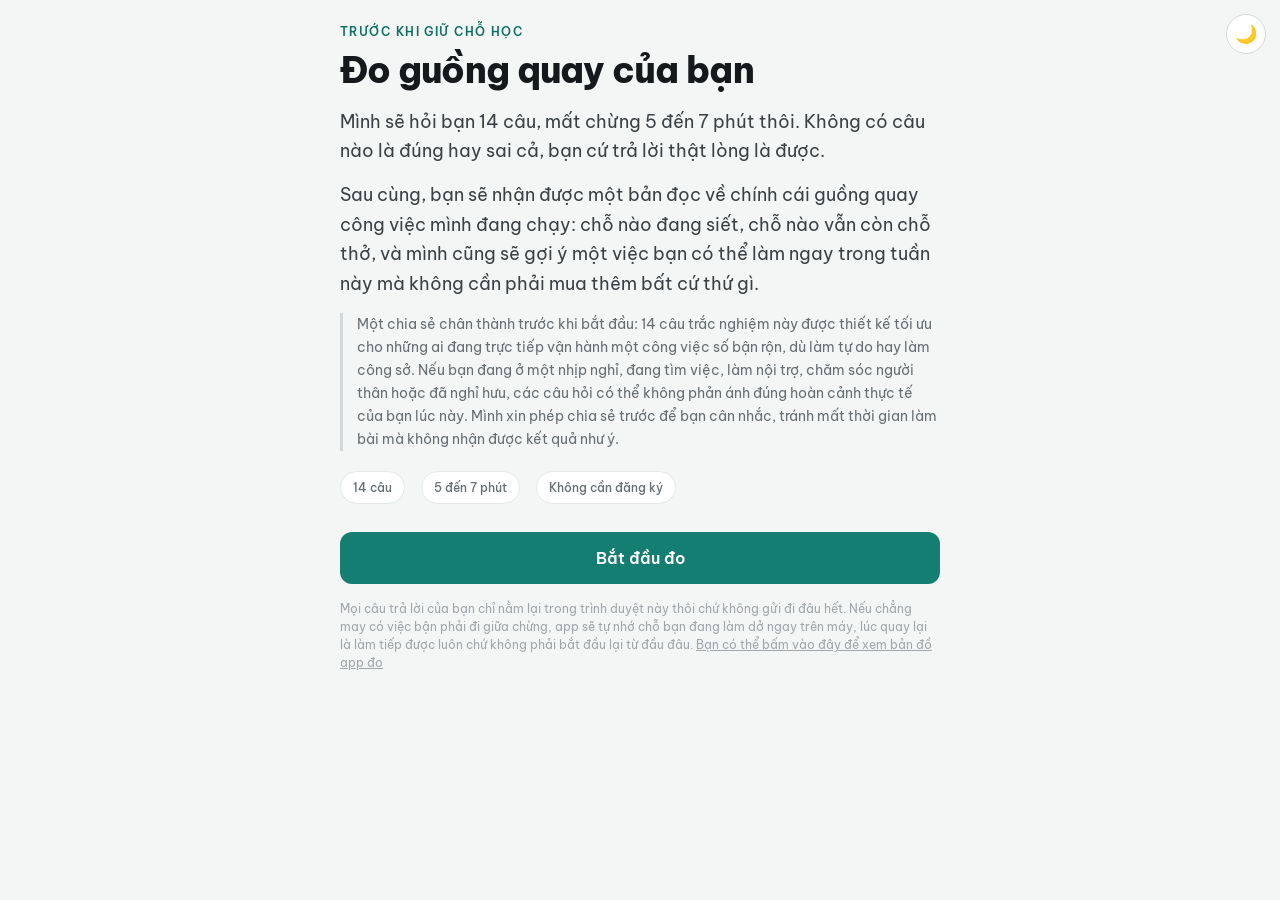
==== do-guong-quay/index.html @ a15c38fc "V6: vong what-for hoi tu, Gemini giu nguyen toan bo, va lai doorC_note truot sang tieng Anh Co-Autho" ====
<!doctype html>
<html lang="vi">
<head>
<meta charset="UTF-8" />
<meta name="viewport" content="width=device-width, initial-scale=1.0" />
<title>Đo guồng quay của bạn</title>
<meta name="description" content="Mình hỏi bạn 14 câu, mất chừng năm đến bảy phút. Không có câu nào đúng sai, chỉ cần bạn trả lời thật lòng và câu trả lời ở lại máy bạn." />
<link rel="canonical" href="https://aimentoringlch.netlify.app/do-guong-quay/" />
<meta property="og:type" content="website" />
<meta property="og:site_name" content="Lê Công Hoàng" />
<meta property="og:title" content="Đo guồng quay của bạn" />
<meta property="og:description" content="Mình hỏi bạn 14 câu, mất chừng năm đến bảy phút. Không có câu nào đúng sai, chỉ cần bạn trả lời thật lòng và câu trả lời ở lại máy bạn." />
<meta property="og:image" content="https://aimentoringlch.netlify.app/assets/og-mua-lai-thoi-gian.jpg" />
<meta property="og:image:width" content="1200" />
<meta property="og:image:height" content="630" />
<meta property="og:url" content="https://aimentoringlch.netlify.app/do-guong-quay/" />
<meta name="twitter:card" content="summary_large_image" />
<meta name="twitter:title" content="Đo guồng quay của bạn" />
<meta name="twitter:description" content="14 câu, chừng năm tới bảy phút, đo guồng quay công việc của chính bạn." />
<meta name="twitter:image" content="https://aimentoringlch.netlify.app/assets/og-mua-lai-thoi-gian.jpg" />
<link rel="icon" href="../assets/podcast/mark.png" />
<link rel="preconnect" href="https://fonts.googleapis.com" />
<link rel="preconnect" href="https://fonts.gstatic.com" crossorigin />
<link href="https://fonts.googleapis.com/css2?family=Be+Vietnam+Pro:ital,wght@0,300;0,400;0,500;0,600;0,700;0,800;1,400&display=swap" rel="stylesheet" />
<style>
/* ============================================================================
   LCH Design System, token con tuy chinh cho app sang loc. Nguon that:
   10-projects/lch-site/ds/tokens/colors.css va typography.css
   ============================================================================ */
:root {
  --paper:        #F4F6F6;
  --paper-2:      #EAEEEE;
  --surface:      #FFFFFF;
  --surface-2:    #FAFCFC;

  --ink:          #16191B;
  --ink-2:        #3A4044;
  --muted:        #676E72;
  --faint:        #A0A6AA;

  --line:         #E4E8E9;
  --line-2:       #D2D8D9;
  --overlay:      rgba(18, 24, 25, 0.5);

  --turq:        #157E72;
  --turq-bright: #2AA89B;
  --turq-glow:   #45B5AA;
  --turq-strong: #0E5F55;
  --turq-soft:   #E1F2EF;
  --turq-line:   #BBE0DA;
  --turq-text:   #0F6E64;
  --on-turq:     #FFFFFF;

  --peri:        #5A5BB8;
  --peri-strong: #46479A;
  --peri-soft:   #EAEAF8;
  --peri-line:   #CBCCEC;
  --peri-text:   #4C4DA6;

  --terra:       #B5652F;
  --terra-soft:  #FBEADD;
  --terra-text:  #A85B29;

  --success:      #1C6AA0;
  --success-soft: #E3EFF8;
  --warning:      #8C6F12;
  --warning-soft: #FBF3D6;
  --danger:       #C8284E;
  --danger-soft:  #FBE4EA;

  --bg:            var(--paper);
  --surface-card:  var(--surface);
  --text-strong:   var(--ink);
  --text-body:     var(--ink-2);
  --text-muted:    var(--muted);
  --text-faint:    var(--faint);
  --border:        var(--line);
  --border-strong: var(--line-2);

  --accent:        var(--turq);
  --accent-hover:  var(--turq-strong);
  --accent-soft:   var(--turq-soft);
  --accent-line:   var(--turq-line);
  --on-accent:     var(--on-turq);
  --text-accent:   var(--turq-text);

  --font-sans: 'Be Vietnam Pro', system-ui, -apple-system, 'Segoe UI', sans-serif;

  --text-xs:   0.75rem;
  --text-sm:   0.875rem;
  --text-base: 1rem;
  --text-md:   1.125rem;
  --text-lg:   1.375rem;
  --text-xl:   1.75rem;
  --text-2xl:  2.25rem;

  --weight-regular:  400;
  --weight-medium:   500;
  --weight-semibold: 600;
  --weight-bold:     700;
  --weight-black:    800;

  --leading-tight:   1.1;
  --leading-snug:    1.22;
  --leading-normal:  1.5;
  --leading-relaxed: 1.65;

  color-scheme: light;
}

[data-theme="dark"] {
  --paper:        #121618;
  --paper-2:      #0D1012;
  --surface:      #1B2123;
  --surface-2:    #232A2C;

  --ink:          #F1F4F4;
  --ink-2:        #CBD2D2;
  --muted:        #97A0A1;
  --faint:        #66706F;

  --line:         #2A3133;
  --line-2:       #394143;
  --overlay:      rgba(0, 0, 0, 0.66);

  --turq:        #34B5A6;
  --turq-strong: #4FC4B6;
  --turq-soft:   #0E2522;
  --turq-line:   #1E4641;
  --turq-text:   #45C2B4;
  --on-turq:     #0C1413;

  --peri:        #9192DA;
  --peri-soft:   #181826;
  --peri-line:   #303052;
  --peri-text:   #A1A2E4;

  --terra:       #ED9A5E;
  --terra-soft:  #241A10;
  --terra-text:  #EDA978;

  --success:      #4E9AD2;
  --success-soft: #112230;
  --warning:      #D8B85A;
  --warning-soft: #241F10;
  --danger:       #E16A85;
  --danger-soft:  #2A141A;

  color-scheme: dark;
}

* { box-sizing: border-box; }

html, body {
  margin: 0;
  padding: 0;
  background: var(--bg);
  color: var(--text-strong);
  font-family: var(--font-sans);
  -webkit-font-smoothing: antialiased;
}

body {
  min-height: 100vh;
  display: flex;
  flex-direction: column;
  align-items: center;
  transition: background 0.3s ease, color 0.3s ease;
}

.wrap {
  width: 100%;
  max-width: 640px;
  padding: 24px 20px 64px;
  margin: 0 auto;
}

/* ---------- theme toggle ---------- */
.theme-toggle {
  position: fixed;
  top: 14px;
  right: 14px;
  z-index: 50;
  width: 40px;
  height: 40px;
  border-radius: 999px;
  border: 1px solid var(--border-strong);
  background: var(--surface-card);
  color: var(--text-strong);
  font-size: 18px;
  cursor: pointer;
  display: flex;
  align-items: center;
  justify-content: center;
}
.theme-toggle:focus-visible,
button:focus-visible,
a:focus-visible {
  outline: 3px solid var(--accent);
  outline-offset: 2px;
}

/* ---------- progress bar ---------- */
.progress-track {
  width: 100%;
  height: 6px;
  border-radius: 999px;
  background: var(--paper-2, var(--border));
  overflow: hidden;
  margin-bottom: 28px;
}
.progress-fill {
  height: 100%;
  background: var(--accent);
  border-radius: 999px;
  transition: width 0.3s ease;
}
.progress-label {
  font-size: var(--text-xs);
  color: var(--text-muted);
  margin-bottom: 8px;
  font-weight: var(--weight-medium);
}

/* ---------- screens ---------- */
.screen { display: none; }
.screen.active { display: block; animation: fadeIn 0.35s ease; }
@keyframes fadeIn {
  from { opacity: 0; transform: translateY(6px); }
  to   { opacity: 1; transform: translateY(0); }
}

/* ---------- intro ---------- */
.eyebrow {
  font-size: var(--text-xs);
  letter-spacing: 0.12em;
  text-transform: uppercase;
  color: var(--text-accent);
  font-weight: var(--weight-semibold);
  margin-bottom: 12px;
}
h1 {
  font-size: var(--text-2xl);
  font-weight: var(--weight-black);
  line-height: var(--leading-tight);
  letter-spacing: -0.02em;
  margin: 0 0 16px;
  color: var(--text-strong);
}
.lead {
  font-size: var(--text-md);
  line-height: var(--leading-relaxed);
  color: var(--text-body);
  margin: 0 0 14px;
}
.meta-row {
  display: flex;
  gap: 16px;
  flex-wrap: wrap;
  margin: 20px 0 28px;
}
.meta-pill {
  font-size: var(--text-xs);
  color: var(--text-muted);
  background: var(--surface-card);
  border: 1px solid var(--border);
  padding: 8px 12px;
  border-radius: 999px;
  font-weight: var(--weight-medium);
}

.btn-primary {
  display: inline-flex;
  align-items: center;
  justify-content: center;
  gap: 8px;
  background: var(--accent);
  color: var(--on-accent);
  border: none;
  border-radius: 12px;
  padding: 16px 28px;
  font-size: var(--text-base);
  font-weight: var(--weight-semibold);
  font-family: var(--font-sans);
  cursor: pointer;
  width: 100%;
  transition: background 0.15s ease, transform 0.1s ease;
}
.btn-primary:hover { background: var(--accent-hover); }
.btn-primary:active { transform: scale(0.98); }

.btn-ghost {
  display: inline-flex;
  align-items: center;
  justify-content: center;
  background: transparent;
  color: var(--text-muted);
  border: 1px solid var(--border-strong);
  border-radius: 12px;
  padding: 12px 20px;
  font-size: var(--text-sm);
  font-weight: var(--weight-medium);
  font-family: var(--font-sans);
  cursor: pointer;
}
.btn-ghost:hover { color: var(--text-strong); border-color: var(--text-muted); }

.privacy-note {
  font-size: var(--text-xs);
  color: var(--text-faint);
  margin-top: 16px;
  line-height: var(--leading-normal);
}

.scope-note {
  font-size: var(--text-sm);
  color: var(--text-muted);
  line-height: var(--leading-relaxed);
  border-left: 3px solid var(--border-strong);
  padding-left: 14px;
  margin: 0 0 6px;
}

/* ---------- question screen ---------- */
.q-number {
  font-size: var(--text-xs);
  font-weight: var(--weight-semibold);
  color: var(--text-accent);
  letter-spacing: 0.08em;
  text-transform: uppercase;
  margin-bottom: 10px;
}
.q-text {
  font-size: var(--text-lg);
  font-weight: var(--weight-bold);
  line-height: var(--leading-snug);
  color: var(--text-strong);
  margin: 0 0 22px;
}
.options {
  display: flex;
  flex-direction: column;
  gap: 10px;
  margin-bottom: 20px;
}
.option-btn {
  text-align: left;
  background: var(--surface-card);
  border: 1.5px solid var(--border);
  border-radius: 12px;
  padding: 16px 18px;
  font-size: var(--text-base);
  font-family: var(--font-sans);
  color: var(--text-body);
  cursor: pointer;
  line-height: var(--leading-normal);
  transition: border-color 0.15s ease, background 0.15s ease;
}
.option-btn:hover {
  border-color: var(--accent);
  background: var(--accent-soft);
}
.option-btn.selected {
  border-color: var(--accent);
  background: var(--accent-soft);
  color: var(--text-strong);
  font-weight: var(--weight-medium);
}
.nav-row {
  display: flex;
  justify-content: flex-start;
}

/* ---------- analyzing ---------- */
.analyzing-wrap {
  display: flex;
  flex-direction: column;
  align-items: center;
  justify-content: center;
  min-height: 60vh;
  text-align: center;
}
.spinner {
  width: 52px;
  height: 52px;
  border-radius: 50%;
  border: 4px solid var(--border);
  border-top-color: var(--accent);
  animation: spin 0.9s linear infinite;
  margin-bottom: 24px;
}
@keyframes spin { to { transform: rotate(360deg); } }
.analyzing-text {
  font-size: var(--text-md);
  color: var(--text-body);
  font-weight: var(--weight-medium);
}

/* ---------- result screen ---------- */
.result-section {
  margin-bottom: 32px;
}
.result-section h2 {
  font-size: var(--text-lg);
  font-weight: var(--weight-bold);
  margin: 0 0 16px;
  color: var(--text-strong);
}
.bar-row {
  margin-bottom: 14px;
}
.bar-label-row {
  display: flex;
  justify-content: space-between;
  font-size: var(--text-sm);
  margin-bottom: 6px;
}
.bar-label {
  font-weight: var(--weight-medium);
  color: var(--text-body);
}
.bar-pct {
  font-weight: var(--weight-semibold);
  color: var(--text-strong);
  font-variant-numeric: tabular-nums;
}
.bar-track {
  height: 12px;
  border-radius: 999px;
  background: var(--paper-2, var(--border));
  overflow: hidden;
}
.bar-fill {
  height: 100%;
  border-radius: 999px;
  background: var(--accent);
  width: 0%;
  transition: width 0.9s cubic-bezier(0.16, 1, 0.3, 1);
}
.bar-fill.low { background: var(--terra); }

.narrative-card {
  background: var(--surface-card);
  border: 1px solid var(--border);
  border-radius: 14px;
  padding: 20px;
  margin-bottom: 14px;
}
.narrative-card .tag {
  font-size: var(--text-xs);
  font-weight: var(--weight-semibold);
  text-transform: uppercase;
  letter-spacing: 0.06em;
  margin-bottom: 8px;
  display: inline-block;
}
.tag.high { color: var(--text-accent); }
.tag.low { color: var(--terra-text); }
.narrative-card p {
  margin: 0;
  font-size: var(--text-base);
  line-height: var(--leading-relaxed);
  color: var(--text-body);
}

.cut-card {
  background: var(--accent-soft);
  border: 1px solid var(--accent-line);
  border-radius: 14px;
  padding: 20px;
}
.cut-card .tag { color: var(--text-accent); }
.cut-card p {
  margin: 0;
  font-size: var(--text-base);
  line-height: var(--leading-relaxed);
  color: var(--text-strong);
}

.door-card {
  border-radius: 16px;
  padding: 26px 22px;
  border: 1.5px solid var(--border-strong);
  background: var(--surface-card);
}
.door-card.door-a { border-color: var(--turq-line); background: var(--turq-soft); }
.door-card.door-b { border-color: var(--peri-line); background: var(--peri-soft); }
.door-card.door-c { border-color: var(--border-strong); background: var(--surface-card); }

.door-label {
  font-size: var(--text-xs);
  font-weight: var(--weight-semibold);
  letter-spacing: 0.08em;
  text-transform: uppercase;
  color: var(--text-muted);
  margin-bottom: 10px;
}
.door-quote {
  font-size: var(--text-md);
  line-height: var(--leading-relaxed);
  color: var(--text-strong);
  margin: 0 0 18px;
  font-weight: var(--weight-medium);
}
.door-note {
  font-size: var(--text-sm);
  color: var(--text-muted);
  line-height: var(--leading-normal);
  margin: 14px 0 0;
}
.door-cta {
  display: inline-flex;
  align-items: center;
  justify-content: center;
  background: var(--accent);
  color: var(--on-accent);
  text-decoration: none;
  border-radius: 12px;
  padding: 14px 24px;
  font-weight: var(--weight-semibold);
  font-size: var(--text-base);
  width: 100%;
}
.door-cta.door-cta-b { background: var(--peri); }

.restart-row {
  text-align: center;
  margin-top: 36px;
}
</style>
</head>
<body>

<button class="theme-toggle" id="themeToggle" aria-label="Đổi giao diện sáng tối" title="Chuyển giao diện sáng tối">🌙</button>

<div class="wrap">

  <!-- ============ MÀN 1: CHÀO ============ -->
  <section class="screen active" id="screen-intro">
    <div class="eyebrow">Trước khi giữ chỗ học</div>
    <h1>Đo guồng quay của bạn</h1>
    <p class="lead">Mình sẽ hỏi bạn 14 câu, mất chừng 5 đến 7 phút thôi. Không có câu nào là đúng hay sai cả, bạn cứ trả lời thật lòng là được.</p>
    <p class="lead">Sau cùng, bạn sẽ nhận được một bản đọc về chính cái guồng quay công việc mình đang chạy: chỗ nào đang siết, chỗ nào vẫn còn chỗ thở, và mình cũng sẽ gợi ý một việc bạn có thể làm ngay trong tuần này mà không cần phải mua thêm bất cứ thứ gì.</p>
    <p class="scope-note">Một chia sẻ chân thành trước khi bắt đầu: 14 câu trắc nghiệm này được thiết kế tối ưu cho những ai đang trực tiếp vận hành một công việc số bận rộn, dù làm tự do hay làm công sở. Nếu bạn đang ở một nhịp nghỉ, đang tìm việc, làm nội trợ, chăm sóc người thân hoặc đã nghỉ hưu, các câu hỏi có thể không phản ánh đúng hoàn cảnh thực tế của bạn lúc này. Mình xin phép chia sẻ trước để bạn cân nhắc, tránh mất thời gian làm bài mà không nhận được kết quả như ý.</p>
    <div class="meta-row">
      <span class="meta-pill">14 câu</span>
      <span class="meta-pill">5 đến 7 phút</span>
      <span class="meta-pill">Không cần đăng ký</span>
    </div>
    <button class="btn-primary" id="btnStart">Bắt đầu đo</button>
    <button class="btn-ghost" id="btnResume" style="width:100%; margin-top:10px; display:none;">Làm tiếp bài đo dở</button>
    <p class="privacy-note">Mọi câu trả lời của bạn chỉ nằm lại trong trình duyệt này thôi chứ không gửi đi đâu hết. Nếu chẳng may có việc bận phải đi giữa chừng, app sẽ tự nhớ chỗ bạn đang làm dở ngay trên máy, lúc quay lại là làm tiếp được luôn chứ không phải bắt đầu lại từ đầu đâu.
      <a href="cach-do.html" style="color:inherit;text-decoration:underline;">Bạn có thể bấm vào đây để xem bản đồ app đo</a></p>
  </section>

  <!-- ============ MÀN 2: CÂU HỎI ============ -->
  <section class="screen" id="screen-question">
    <div class="progress-label" id="progressLabel">Câu 1 trên 14</div>
    <div class="progress-track" role="progressbar" aria-label="Tiến độ trả lời câu hỏi" aria-valuemin="0" aria-valuemax="14" aria-valuenow="1" id="progressBar">
      <div class="progress-fill" id="progressFill" style="width: 7%;"></div>
    </div>

    <div class="q-number" id="qNumber">C1 · Guồng quay</div>
    <h2 class="q-text" id="qText">Câu hỏi</h2>
    <div class="options" id="qOptions"></div>

    <div class="nav-row">
      <button class="btn-ghost" id="btnBack">← Câu trước</button>
    </div>
  </section>

  <!-- ============ MÀN 3: ĐANG PHÂN TÍCH ============ -->
  <section class="screen" id="screen-analyzing">
    <div class="analyzing-wrap">
      <div class="spinner"></div>
      <div class="analyzing-text">Đang đọc guồng quay của bạn...</div>
    </div>
  </section>

  <!-- ============ MÀN 4: KẾT QUẢ ============ -->
  <section class="screen" id="screen-result">
    <div class="eyebrow">Bản đọc của bạn</div>
    <h1 id="resultHeadline">Guồng quay của bạn</h1>

    <div class="result-section">
      <h2>Năm trục đo</h2>
      <div id="barsWrap"></div>
    </div>

    <div class="result-section">
      <h2>Điểm sáng và điểm cần lưu ý</h2>
      <div class="narrative-card" id="narrativeHigh"></div>
      <div class="narrative-card" id="narrativeLow"></div>
    </div>

    <div class="result-section">
      <h2>Một việc cắt ngay tuần này</h2>
      <div class="cut-card" id="cutSuggestion"></div>
    </div>

    <div class="result-section">
      <h2 id="doorHeading">Lối đi cho bạn</h2>
      <div class="door-card" id="doorCard"></div>
    </div>

    <div class="restart-row">
      <button class="btn-primary" id="btnSave" style="margin-bottom:12px;">Lưu bản đọc</button>
      <p class="privacy-note" style="margin:0 0 16px;">Lưu về máy hoặc gửi cho người bạn tin trước khi quyết định. Vẫn không có gì gửi về phía mình.</p>
      <button class="btn-ghost" id="btnRestart">Làm lại từ đầu</button>
    </div>
  </section>

</div>

<script>
/* ============================================================================
   KHỐI CẤU HÌNH, sửa ngưỡng và điểm ở đây, không cần đụng chỗ nào khác.
   Mỗi câu hỏi có 4 lựa chọn, điểm 0 tới 3, thuộc một trong năm trục:
   T1 Guồng quay, T2 Harness nghề, T3 Tư duy hệ, T4 Kỷ luật thân, T5 Kỷ luật học.
   Ngưỡng phần trăm và điều kiện ba cửa ra nằm trong CONFIG.thresholds
   và CONFIG.doorLogic (mô tả bằng lời, hàm tính ở dưới đọc đúng theo đây).
   ============================================================================ */
const CONFIG = {
  // Ngưỡng phần trăm để một trục được coi là "đạt". Đổi số ở đây là đủ.
  thresholds: {
    T1: 55,
    T2: 55,
    T3: 50,
    T4: 50,
    T5: 50
  },
  // Cửa A: cần ĐỦ CẢ NĂM trục đạt (T1 và T2 và T3 và T4 và T5).
  // Cửa B: T1 đạt, nhưng thiếu ít nhất một trục còn lại.
  // Cửa C: T1 không đạt, bất kể các trục khác.
  // Nếu chạy thử thấy quá gắt, có thể đổi điều kiện cửa A ở hàm classifyDoor()
  // thành "T4 hoặc T5" thay vì "T4 và T5", đúng như ghi chú trong spec gốc.
  axisNames: {
    T1: "Guồng việc",
    T2: "Làm chủ nghề",
    T3: "Tư duy hệ",
    T4: "Kỷ luật thân",
    T5: "Nhịp tự học"
  },
  questions: [
    // ---------------- T1 · Guồng quay (3 câu) ----------------
    {
      id: "C1",
      axis: "T1",
      text: "Tuần vừa rồi, các việc lặp đi lặp lại như báo cáo, email mẫu, checklist kỹ thuật, biên bản ca trực chiếm bao nhiêu phần ngày làm việc của bạn?",
      options: [
        { label: "Gần như cả ngày, chuyên môn bị dồn vào tối", score: 3 },
        { label: "Khoảng nửa ngày", score: 2 },
        { label: "Chừng một phần tư", score: 1 },
        { label: "Không đáng kể", score: 0 }
      ]
    },
    {
      id: "C2",
      axis: "T1",
      text: "Lần gần nhất bạn phải làm việc sau 9 giờ tối vì việc ban ngày chưa xong là khi nào?",
      options: [
        { label: "Tuần này, hơn một lần", score: 3 },
        { label: "Tuần này, một lần", score: 2 },
        { label: "Trong tháng này", score: 1 },
        { label: "Lâu rồi không bị", score: 0 }
      ]
    },
    {
      id: "C3",
      axis: "T1",
      text: "Nghĩ tới sáng thứ Hai, cảm giác thật của bạn gần với câu nào nhất?",
      options: [
        { label: "Ngộp thở trước khi mở máy vì biết guồng quay đang đợi", score: 3 },
        { label: "Hơi nặng nề nhưng vào guồng thì chạy được", score: 2 },
        { label: "Bình thường, tuần nặng tuần nhẹ", score: 1 },
        { label: "Nhẹ nhõm, việc nằm trong tầm kiểm soát", score: 0 }
      ]
    },
    // ---------------- T2 · Harness nghề (3 câu) ----------------
    {
      id: "C4",
      axis: "T2",
      text: "Nếu phải mô tả kết quả cuối cùng công việc của bạn trong một câu cho người ngoài ngành, bạn sẽ:",
      options: [
        { label: "Nói được ngay kèm tiêu chí rõ ràng", score: 3 },
        { label: "Nói được sau vài giây suy nghĩ", score: 2 },
        { label: "Nói được nhưng dài dòng, họ phải hỏi lại", score: 1 },
        { label: "Rất khó vì việc của mình quá nhiều thứ", score: 0 }
      ]
    },
    {
      id: "C5",
      axis: "T2",
      text: "Trong công việc hoặc lĩnh vực của bạn, có cách xử lý việc nào từng được người khác khen hay hỏi kinh nghiệm không?",
      options: [
        { label: "Có vài cái và chỉ được cho người khác làm", score: 3 },
        { label: "Có một cái rất rõ ràng", score: 2 },
        { label: "Chắc có nhưng chưa ai hỏi xin bao giờ", score: 1 },
        { label: "Làm theo hướng dẫn chung là chính", score: 0 }
      ]
    },
    {
      id: "C6",
      axis: "T2",
      text: "Khi nhận một việc quen thuộc, bạn ước lượng thời gian hoàn thành sai lệch thế nào?",
      options: [
        { label: "Thường trúng, lệch dưới một phần tư", score: 3 },
        { label: "Lệch chừng một nửa thời gian", score: 2 },
        { label: "Hay bị lố thời gian gấp đôi", score: 1 },
        { label: "Không ước lượng được, tới đâu hay tới đó", score: 0 }
      ]
    },
    // ---------------- T3 · Tư duy hệ (4 câu) ----------------
    {
      id: "C7",
      axis: "T3",
      text: "Nếu ngày mai phải bàn giao việc cho một người mới, bạn đưa họ cái gì?",
      options: [
        { label: "Tài liệu hoặc checklist có sẵn từ trước", score: 3 },
        { label: "Ngồi viết được ngay vì đã có khung sẵn", score: 2 },
        { label: "Phải kèm tay chỉ việc chứ khó viết ra", score: 1 },
        { label: "Việc đặc thù phải tự làm mới hiểu được", score: 0 }
      ]
    },
    {
      id: "C8",
      axis: "T3",
      text: "Gặp một vấn đề mới chưa từng thấy trong công việc, phản xạ đầu tiên của bạn là gì?",
      options: [
        { label: "Bẻ nhỏ nó ra xem phần nào mình tự xử được", score: 3 },
        { label: "Tìm xem ai từng gặp chưa để học theo", score: 2 },
        { label: "Đi hỏi người giỏi hơn trước cho chắc ăn", score: 1 },
        { label: "Thấy ngán và né tránh đến khi buộc phải làm", score: 0 }
      ]
    },
    {
      id: "C9",
      axis: "T3",
      text: "File và tài liệu công việc của bạn hiện đang được sắp xếp thế nào?",
      options: [
        { label: "Thư mục rõ ràng, tìm lại đồ cũ rất nhanh", score: 3 },
        { label: "Có ngăn nắp nhưng lâu lâu vẫn bị thất lạc", score: 2 },
        { label: "Dồn đống vài chỗ rồi gõ tìm kiếm là chính", score: 1 },
        { label: "Rải rác khắp nơi, mỗi lần tìm mệt mỏi", score: 0 }
      ]
    },
    {
      id: "C10",
      axis: "T3",
      text: "Lần gần nhất bạn tự quyết một việc quan trọng không hỏi ý ai, kết quả thế nào?",
      options: [
        { label: "Ngay trong tháng này, kết quả rất ổn", score: 3 },
        { label: "Trong quý này, kết quả khá tốt", score: 2 },
        { label: "Lâu rồi vì mình quen hỏi han trước", score: 1 },
        { label: "Luôn cần người khác gật đầu mới dám làm", score: 0 }
      ]
    },
    // ---------------- T4 · Kỷ luật thân (2 câu) ----------------
    {
      id: "C11",
      axis: "T4",
      text: "Tuần vừa rồi bạn vận động thể chất ra mồ hôi mấy lần?",
      options: [
        { label: "Từ 3 lần trở lên", score: 3 },
        { label: "Khoảng 1 đến 2 lần", score: 2 },
        { label: "Không có nhưng trong tháng thì có", score: 1 },
        { label: "Lâu lắm rồi không vận động", score: 0 }
      ]
    },
    {
      id: "C12",
      axis: "T4",
      text: "Thói quen tập luyện thể thao của bạn đã duy trì được bao lâu rồi?",
      options: [
        { label: "Trên 1 năm và đã thành nếp sống", score: 3 },
        { label: "Mới duy trì được vài tháng nay", score: 2 },
        { label: "Mới bắt đầu quay lại gần đây", score: 1 },
        { label: "Chưa có môn nào theo được lâu", score: 0 }
      ]
    },
    // ---------------- T5 · Kỷ luật học (2 câu) ----------------
    {
      id: "C13",
      axis: "T5",
      text: "Cuốn sách hay khóa học gần nhất bạn đã hoàn thành là khi nào?",
      options: [
        { label: "Ngày trong quý này", score: 3 },
        { label: "Trong vòng nửa năm qua", score: 2 },
        { label: "Trong vòng một năm qua", score: 1 },
        { label: "Lâu quá không nhớ nổi", score: 0 }
      ]
    },
    {
      id: "C14",
      axis: "T5",
      text: "Kỹ năng mới gần nhất bạn tự học đến mức dùng được là khi nào?",
      options: [
        { label: "Có ngay trong năm nay", score: 3 },
        { label: "Có từ một hai năm trước", score: 2 },
        { label: "Có bắt đầu vài thứ nhưng chưa tới đâu", score: 1 },
        { label: "Lâu lắm rồi chưa học gì mới", score: 0 }
      ]
    }
  ],
  // Đoạn diễn giải khi một trục là CAO NHẤT của người trả lời.
  narrativeHigh: {
    T1: "Guồng việc của bạn đang siết rất căng. Những việc lặp đi lặp lại đang ăn mòn khoảng thời gian lẽ ra dành cho chuyên môn thực tế, khiến bạn phải trả giá bằng những buổi tối muộn mệt mỏi. Đây là chỗ đau rõ ràng nhất, cũng là nơi cần được tháo gỡ sớm nhất.",
    T2: "Bạn nắm chuyên môn và công việc của mình rất chắc chắn. Bạn biết rõ đầu ra cần gì, có phương pháp riêng và ước lượng thời gian chuẩn xác. Đây là nền tảng cực tốt để một hệ thống AI bám vào hoạt động hiệu quả chứ không phải xây lại từ đầu.",
    T3: "Tư duy hệ thống của bạn đang vận hành rất ổn. Bạn bẻ nhỏ được vấn đề, đóng gói được quy trình và tự đưa ra quyết định khi cần thiết. Kiểu tư duy này giúp bạn cực kỳ dễ dàng làm quen và làm chủ các công cụ công nghệ mới.",
    T4: "Bạn duy trì được nhịp vận động thể chất đều đặn hàng tuần. Đây là bằng chứng thực tế cho thấy bạn có khả năng nuôi dưỡng một thói quen dài hạn, điều mà rất nhiều người thất bại khi xây dựng hệ thống mới vì thiếu đi tính kiên trì.",
    T5: "Bạn vẫn liên tục học hỏi và nạp thêm kiến thức mới, không để đầu óc mình đứng yên một chỗ. Tinh thần chủ động này chính là lý do giúp một hệ thống làm việc mới có cơ hội bén rễ sâu sắc thay vì bị bỏ xó sau vài tuần thử nghiệm."
  },
  // Đoạn diễn giải khi một trục là THẤP NHẤT của người trả lời.
  narrativeLow: {
    T1: "Ngày làm việc của bạn hiện tại vẫn còn những khoảng thở tự nhiên. Guồng quay chưa siết đến mức bạn cần một hệ thống lớn để giải phóng sức lao động. Đây không phải điểm yếu, chỉ là chưa đến lúc bạn cần phải can thiệp thôi.",
    T2: "Có thể bạn chưa quen gọi tên rõ ràng đầu ra của từng đầu việc, hoặc phương pháp làm việc riêng vẫn còn mờ nhạt. Đây là điểm nên làm rõ trước khi giao việc cho bất kỳ hệ thống nào, kể cả AI, bởi vì máy móc chỉ nhân bản được những gì đã có khuôn mẫu sẵn.",
    T3: "Tư duy sắp xếp và hệ thống của bạn có thể vẫn đang trong quá trình định hình. Tài liệu chưa ngăn nắp, việc mới phát sinh còn hay bị trì hoãn. Không sao cả, nhiều khi do việc dồn dập quá nhanh chứ không phải do bạn thiếu ngăn nắp. Chỉ là một hệ thống mới sẽ cần một điểm tựa vững vàng hơn để vận hành êm ái.",
    T4: "Nhịp vận động của bạn đang phải tạm gác lại. Có thể do quỹ thời gian và tâm trí của bạn đang phải dồn hết để gánh vác những trách nhiệm lớn lao khác trong cuộc sống, hoàn toàn không phải vì bạn thiếu kỷ luật. Khi nào cuộc sống có lại những khoảng thở, đây sẽ là thói quen giúp bạn tái tạo năng lượng tốt nhất.",
    T5: "Đã lâu rồi bạn chưa có thời gian đọc trọn vẹn một cuốn sách hay học một kỹ năng mới. Điều này rất bình thường khi tâm trí bạn đang phải ưu tiên cho những việc cấp bách trước mắt, không phải do bạn lười biếng. Khi guồng việc được tháo gỡ bớt, bạn sẽ tự khắc có lại không gian để nạp thêm những điều mới mẻ."
  },
  // Bốn biến thể gợi ý cắt-ngay, chọn theo đáp án C1 (mức 0 tới 3).
  cutSuggestionByC1: [
    "Ngày làm việc của bạn hiện tại tương đối dễ thở, chưa cần phải cắt giảm gì khẩn cấp. Nếu muốn thử sức, bạn hãy chọn một việc lặp đi lặp lại nhỏ nhất trong tuần, viết ra đúng ba bước thực hiện để lần sau cứ thế làm theo khuôn có sẵn.",
    "Hãy chọn đúng một việc lặp lại trong tuần này như một email gửi khách hay một báo cáo định kỳ. Viết nó ra thành một cái khung mẫu trên giấy hoặc ghi chú điện thoại để lần sau chỉ việc lấy ra dùng lại, chưa cần dùng đến công cụ phức tạp nào cả.",
    "Hãy chọn ra đầu việc lặp đi lặp lại đang tiêu tốn nhiều thời gian nhất của bạn trong tuần này. Thử tự hỏi mình nếu phải bàn giao việc này cho người khác trong một buổi thì bạn sẽ viết hướng dẫn thế nào. Hãy viết thử phần hướng dẫn đó ra trước, dù chưa bàn giao cho ai cả.",
    "Những việc lặp đi lặp lại đang nuốt chửng ban ngày của bạn, đẩy việc chuyên môn chính vào ban đêm. Hành động cắt ngay tuần này: chọn đúng một việc lặp bạn thấy ghét nhất, tính thử xem một tuần nó ngốn hết bao nhiêu phút rồi viết con số đó ra giấy. Nhìn thấy con số thực tế là bước đầu tiên để bạn tháo gỡ nó."
  ],
  // Nội dung Ba cửa ra, lời mời lấy NGUYÊN VĂN từ spec.
  doors: {
    A: {
      label: "Cửa A · Khóa 8 buổi (15.000.000đ)",
      quote: "Guồng quay công việc của bạn rất khớp với những gì lớp học này giải quyết, bản thân bạn cũng đã có nền tảng tốt để vận hành hệ thống mới. Mình mời bạn giữ chỗ trong lớp học tới.",
      note: "Bản đo này chỉ giúp mở cánh cửa phù hợp, vị trí chính thức trong lớp sẽ được xác nhận qua một cuộc trò chuyện ngắn khoảng 15 phút với mình.",
      ctaLabel: "Giữ một chỗ học",
      ctaHref: "https://aimentoringlch.netlify.app/#hoc-phi"
    },
    B: {
      label: "Cửa B · Buổi tư vấn 1 kèm 1 kéo dài 3 giờ (1.500.000đ)",
      quote: "Bạn đang thực sự quá tải, nhưng có lẽ chưa phải lúc để xây một hệ thống lớn. Bạn xứng đáng được tháo gỡ ngay một đầu việc cụ thể. Trong buổi 1 kèm 1 kéo dài 3 giờ này, mình và bạn sẽ cùng ngồi lại để cắt phăng việc nặng nề nhất.",
      note: "Trang thông tin riêng cho buổi 1 kèm 1 này chưa dựng xong, bạn có thể nhắn tin trực tiếp cho mình để giữ chỗ trước.",
      ctaLabel: "Nhắn Zalo giữ chỗ 1 kèm 1",
      ctaHref: "https://zalo.me/0906300191"
    },
    C: {
      label: "Cửa C · Chưa phải lúc",
      quote: "Có lẽ đây chưa phải là thời điểm phù hợp nhất để bạn tham gia khóa học này. Đừng vội chi tiêu cho những thứ bản thân chưa thực sự cần đến lúc này. Bạn hãy cứ lưu lại bản đọc này, khi nào công việc bận rộn hơn hoặc khi bạn thực sự cần tối ưu hóa thời gian, mình luôn ở đây đợi bạn.",
      note: "Nếu bạn đang ở giai đoạn chuyển giao hoặc dồn sức cho những ưu tiên quan trọng khác của cuộc sống, hãy trân trọng khoảng thời gian này nhé. Kết quả đo lường này chỉ là một tham khảo nhỏ, hy vọng sẽ mang lại cho bạn thêm góc nhìn để sắp xếp công việc khi bước vào những nhịp điệu mới trong tương lai. Mình luôn đồng hành cùng bạn.",
      ctaLabel: "",
      ctaHref: ""
    }
  }
};

/* ============================================================================
   LOGIC ỨNG DỤNG, không chứa số liệu, chỉ đọc từ CONFIG.
   ============================================================================ */
const state = {
  current: 0,
  answers: {}, // { C1: {axis, score}, ... }
  resultText: ''
};

/* ---------- nhớ chỗ đang dở, chỉ trên máy người dùng ----------
   Câu trả lời dở dang lưu tạm bằng localStorage NGAY TRÊN máy này,
   không gửi đi đâu. Đo xong hoặc bấm làm lại là xoá sạch. */
const STORE_KEY = 'dgq-progress';
function saveProgress() {
  try {
    localStorage.setItem(STORE_KEY, JSON.stringify({ current: state.current, answers: state.answers }));
  } catch (e) {}
}
function clearProgress() {
  try { localStorage.removeItem(STORE_KEY); } catch (e) {}
}
function loadProgress() {
  try {
    const raw = localStorage.getItem(STORE_KEY);
    if (!raw) return null;
    const data = JSON.parse(raw);
    if (!data || !data.answers || Object.keys(data.answers).length === 0) return null;
    return data;
  } catch (e) { return null; }
}

const els = {
  themeToggle: document.getElementById('themeToggle'),
  screenIntro: document.getElementById('screen-intro'),
  screenQuestion: document.getElementById('screen-question'),
  screenAnalyzing: document.getElementById('screen-analyzing'),
  screenResult: document.getElementById('screen-result'),
  btnStart: document.getElementById('btnStart'),
  btnResume: document.getElementById('btnResume'),
  btnBack: document.getElementById('btnBack'),
  btnRestart: document.getElementById('btnRestart'),
  btnSave: document.getElementById('btnSave'),
  progressLabel: document.getElementById('progressLabel'),
  progressFill: document.getElementById('progressFill'),
  progressBar: document.getElementById('progressBar'),
  qNumber: document.getElementById('qNumber'),
  qText: document.getElementById('qText'),
  qOptions: document.getElementById('qOptions'),
  resultHeadline: document.getElementById('resultHeadline'),
  barsWrap: document.getElementById('barsWrap'),
  narrativeHigh: document.getElementById('narrativeHigh'),
  narrativeLow: document.getElementById('narrativeLow'),
  cutSuggestion: document.getElementById('cutSuggestion'),
  doorHeading: document.getElementById('doorHeading'),
  doorCard: document.getElementById('doorCard')
};

function showScreen(name) {
  [els.screenIntro, els.screenQuestion, els.screenAnalyzing, els.screenResult].forEach(s => s.classList.remove('active'));
  name.classList.add('active');
  window.scrollTo({ top: 0, behavior: 'instant' in window ? 'instant' : 'auto' });
}

/* ---------- theme ---------- */
function applyTheme(mode) {
  if (mode === 'dark') {
    document.documentElement.setAttribute('data-theme', 'dark');
    els.themeToggle.textContent = '☀️';
  } else {
    document.documentElement.removeAttribute('data-theme');
    els.themeToggle.textContent = '🌙';
  }
}
(function initTheme() {
  const prefersDark = window.matchMedia && window.matchMedia('(prefers-color-scheme: dark)').matches;
  applyTheme(prefersDark ? 'dark' : 'light');
})();
els.themeToggle.addEventListener('click', () => {
  const isDark = document.documentElement.getAttribute('data-theme') === 'dark';
  applyTheme(isDark ? 'light' : 'dark');
});

/* ---------- intro ---------- */
els.btnStart.addEventListener('click', () => {
  clearProgress();
  state.current = 0;
  state.answers = {};
  renderQuestion();
  showScreen(els.screenQuestion);
});

/* ---------- làm tiếp bài đo đang dở ---------- */
(function initResume() {
  const saved = loadProgress();
  if (!saved) return;
  const answered = Object.keys(saved.answers).length;
  els.btnResume.style.display = 'inline-flex';
  els.btnResume.textContent = `Làm tiếp bài đo dở (đã trả lời ${answered} trên ${CONFIG.questions.length} câu)`;
  els.btnResume.addEventListener('click', () => {
    state.answers = saved.answers;
    state.current = Math.min(saved.current, CONFIG.questions.length - 1);
    renderQuestion();
    showScreen(els.screenQuestion);
  });
})();

/* ---------- question rendering ---------- */
function renderQuestion() {
  const total = CONFIG.questions.length;
  const q = CONFIG.questions[state.current];
  const num = state.current + 1;

  els.progressLabel.textContent = `Câu ${num} trên ${total}`;
  const pct = Math.round((num / total) * 100);
  els.progressFill.style.width = pct + '%';
  els.progressBar.setAttribute('aria-valuenow', String(num));

  els.qNumber.textContent = `${q.id} · ${CONFIG.axisNames[q.axis]}`;
  els.qText.textContent = q.text;

  els.qOptions.innerHTML = '';
  const existing = state.answers[q.id];
  q.options.forEach((opt, idx) => {
    const btn = document.createElement('button');
    btn.className = 'option-btn';
    btn.type = 'button';
    btn.textContent = opt.label;
    if (existing && existing.optionIndex === idx) btn.classList.add('selected');
    btn.addEventListener('click', () => selectOption(q, idx, opt));
    els.qOptions.appendChild(btn);
  });

  els.btnBack.style.visibility = state.current === 0 ? 'hidden' : 'visible';
}

function selectOption(q, idx, opt) {
  state.answers[q.id] = { axis: q.axis, score: opt.score, optionIndex: idx };
  saveProgress();
  // highlight ngay
  Array.from(els.qOptions.children).forEach((el, i) => {
    el.classList.toggle('selected', i === idx);
  });
  // tự chuyển câu sau ~250ms
  setTimeout(() => {
    if (state.current < CONFIG.questions.length - 1) {
      state.current += 1;
      saveProgress();
      renderQuestion();
    } else {
      goToAnalyzing();
    }
  }, 250);
}

els.btnBack.addEventListener('click', () => {
  if (state.current > 0) {
    state.current -= 1;
    saveProgress();
    renderQuestion();
  }
});

/* ---------- analyzing ---------- */
function goToAnalyzing() {
  clearProgress();
  showScreen(els.screenAnalyzing);
  setTimeout(() => {
    computeAndRenderResult();
    showScreen(els.screenResult);
  }, 1500);
}

/* ---------- scoring ---------- */
function computeScores() {
  const maxByAxis = {};
  const scoreByAxis = {};
  Object.keys(CONFIG.axisNames).forEach(ax => { maxByAxis[ax] = 0; scoreByAxis[ax] = 0; });

  CONFIG.questions.forEach(q => {
    maxByAxis[q.axis] += 3;
    const ans = state.answers[q.id];
    if (ans) scoreByAxis[q.axis] += ans.score;
  });

  const pctByAxis = {};
  Object.keys(maxByAxis).forEach(ax => {
    pctByAxis[ax] = maxByAxis[ax] > 0 ? Math.round((scoreByAxis[ax] / maxByAxis[ax]) * 100) : 0;
  });

  return { scoreByAxis, maxByAxis, pctByAxis };
}

function axisPassed(axis, pct) {
  return pct >= CONFIG.thresholds[axis];
}

function classifyDoor(pctByAxis) {
  const t1 = axisPassed('T1', pctByAxis.T1);
  const t2 = axisPassed('T2', pctByAxis.T2);
  const t3 = axisPassed('T3', pctByAxis.T3);
  const t4 = axisPassed('T4', pctByAxis.T4);
  const t5 = axisPassed('T5', pctByAxis.T5);

  if (!t1) return 'C';
  if (t1 && t2 && t3 && t4 && t5) return 'A';
  return 'B';
}

function computeAndRenderResult() {
  const { pctByAxis } = computeScores();

  // Biểu đồ 5 trục
  els.barsWrap.innerHTML = '';
  const axisOrder = ['T1', 'T2', 'T3', 'T4', 'T5'];
  axisOrder.forEach(ax => {
    const pct = pctByAxis[ax];
    const passed = axisPassed(ax, pct);
    const row = document.createElement('div');
    row.className = 'bar-row';
    row.innerHTML = `
      <div class="bar-label-row">
        <span class="bar-label">${CONFIG.axisNames[ax]}</span>
        <span class="bar-pct">${pct}%</span>
      </div>
      <div class="bar-track">
        <div class="bar-fill ${passed ? '' : 'low'}" data-target="${pct}" style="width:0%"></div>
      </div>
    `;
    els.barsWrap.appendChild(row);
  });
  // trigger animation sau khi gắn vào DOM
  requestAnimationFrame(() => {
    els.barsWrap.querySelectorAll('.bar-fill').forEach(el => {
      const target = el.getAttribute('data-target');
      requestAnimationFrame(() => { el.style.width = target + '%'; });
    });
  });

  // Trục cao nhất, thấp nhất
  let highAxis = axisOrder[0], lowAxis = axisOrder[0];
  axisOrder.forEach(ax => {
    if (pctByAxis[ax] > pctByAxis[highAxis]) highAxis = ax;
    if (pctByAxis[ax] < pctByAxis[lowAxis]) lowAxis = ax;
  });

  els.narrativeHigh.innerHTML = `
    <span class="tag high">Cao nhất · ${CONFIG.axisNames[highAxis]}</span>
    <p>${CONFIG.narrativeHigh[highAxis]}</p>
  `;
  els.narrativeLow.innerHTML = `
    <span class="tag low">Cần chú ý · ${CONFIG.axisNames[lowAxis]}</span>
    <p>${CONFIG.narrativeLow[lowAxis]}</p>
  `;

  // Gợi ý cắt-ngay theo C1
  const c1Ans = state.answers['C1'];
  const c1Score = c1Ans ? c1Ans.score : 0;
  els.cutSuggestion.innerHTML = `<p>${CONFIG.cutSuggestionByC1[c1Score]}</p>`;

  // Cửa ra
  const door = classifyDoor(pctByAxis);
  const doorCfg = CONFIG.doors[door];
  els.doorHeading.textContent = doorCfg.label;

  els.doorCard.className = 'door-card door-' + door.toLowerCase();
  let doorHtml = `<div class="door-label">${doorCfg.label}</div>`;
  doorHtml += `<p class="door-quote">${doorCfg.quote}</p>`;
  if (door === 'A') {
    doorHtml += `<a class="door-cta" href="${doorCfg.ctaHref}">${doorCfg.ctaLabel}</a>`;
    doorHtml += `<p class="door-note">Nếu bạn ngại nhắn qua Zalo, cứ gửi email trực tiếp cho mình qua địa chỉ <a href="mailto:leconghoangstudio@gmail.com" style="color:inherit;">leconghoangstudio@gmail.com</a> nhé.</p>`;
  } else if (door === 'B') {
    doorHtml += `<a class="door-cta door-cta-b" href="${doorCfg.ctaHref}">${doorCfg.ctaLabel}</a>`;
    doorHtml += `<p class="door-note">${doorCfg.note}</p>`;
    doorHtml += `<p class="door-note">Không tiện Zalo? Gửi email lặng lẽ về <a href="mailto:leconghoangstudio@gmail.com" style="color:inherit;">leconghoangstudio@gmail.com</a>, mình trả lời như nhau, không gọi điện.</p>`;
  } else if (doorCfg.note) {
    // Cửa C: không có nút bán, chỉ lời chào tử tế, kèm một dòng cho người mà chỗ thở là nếp sống.
    doorHtml += `<p class="door-note">${doorCfg.note}</p>`;
  }
  els.doorCard.innerHTML = doorHtml;

  els.resultHeadline.textContent = 'Guồng quay của bạn';

  // Bản chữ của bản đọc, để nút "Lưu bản đọc" mang ra khỏi tab.
  const lines = [];
  lines.push('Mình vừa hoàn thành bài đo 14 câu về tuần làm việc của mình, đây là kết quả thực tế mà ứng dụng gửi lại.');
  lines.push('');
  lines.push('KẾT QUẢ ĐO GUỒNG QUAY CÔNG VIỆC');
  lines.push('Đo tại: https://aimentoringlch.netlify.app/do-guong-quay/');
  lines.push('');
  lines.push('Năm trục:');
  axisOrder.forEach(ax => lines.push(`- ${CONFIG.axisNames[ax]}: ${pctByAxis[ax]}%`));
  lines.push('');
  lines.push(`Cao nhất, ${CONFIG.axisNames[highAxis]}: ${CONFIG.narrativeHigh[highAxis]}`);
  lines.push('');
  lines.push(`Cần chú ý, ${CONFIG.axisNames[lowAxis]}: ${CONFIG.narrativeLow[lowAxis]}`);
  lines.push('');
  lines.push(`Một việc cắt-ngay cho tuần này: ${CONFIG.cutSuggestionByC1[c1Score]}`);
  lines.push('');
  lines.push(`${doorCfg.label}. ${doorCfg.quote}`);
  lines.push('');
  lines.push('Nếu bạn nhận được bản đọc này từ người thân của mình, họ không cần bạn phải đưa ra quyết định hay khuyên nhủ gì đâu, họ chỉ muốn chia sẻ để bạn thấu hiểu một tuần làm việc và gánh nặng họ đang mang diễn ra thế nào thôi.');
  state.resultText = lines.join('\n');
}

/* ---------- lưu bản đọc để gửi đi ---------- */
els.btnSave.addEventListener('click', () => {
  const text = state.resultText;
  if (!text) return;
  if (navigator.share) {
    navigator.share({ title: 'Bản đọc guồng quay', text: text }).catch(() => {});
  } else {
    const blob = new Blob([text], { type: 'text/plain;charset=utf-8' });
    const url = URL.createObjectURL(blob);
    const a = document.createElement('a');
    a.href = url;
    a.download = 'ban-doc-guong-quay.txt';
    document.body.appendChild(a);
    a.click();
    a.remove();
    setTimeout(() => URL.revokeObjectURL(url), 1000);
  }
});

/* ---------- restart ---------- */
els.btnRestart.addEventListener('click', () => {
  clearProgress();
  state.current = 0;
  state.answers = {};
  els.btnResume.style.display = 'none';
  showScreen(els.screenIntro);
});
</script>
</body>
</html>
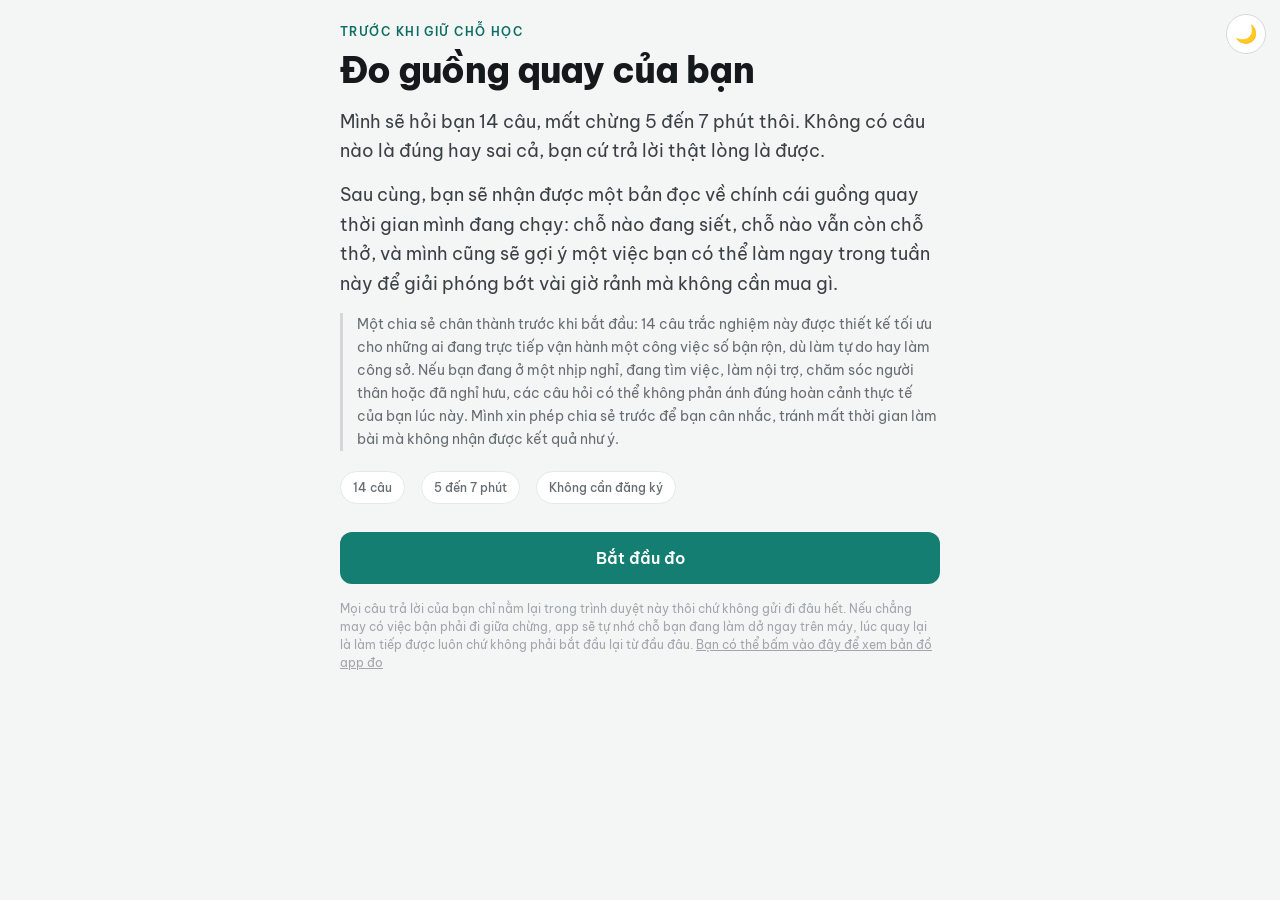
==== commit 9e35a4e5: "Audit big concept thoi gian (D-20260717-10): tagline moi footer + eyebrow, 22 khoi trang me/app + 4 " ====
--- a/do-guong-quay/index.html
+++ b/do-guong-quay/index.html
@@ -540,7 +540,7 @@
     <div class="eyebrow">Trước khi giữ chỗ học</div>
     <h1>Đo guồng quay của bạn</h1>
     <p class="lead">Mình sẽ hỏi bạn 14 câu, mất chừng 5 đến 7 phút thôi. Không có câu nào là đúng hay sai cả, bạn cứ trả lời thật lòng là được.</p>
-    <p class="lead">Sau cùng, bạn sẽ nhận được một bản đọc về chính cái guồng quay công việc mình đang chạy: chỗ nào đang siết, chỗ nào vẫn còn chỗ thở, và mình cũng sẽ gợi ý một việc bạn có thể làm ngay trong tuần này mà không cần phải mua thêm bất cứ thứ gì.</p>
+    <p class="lead">Sau cùng, bạn sẽ nhận được một bản đọc về chính cái guồng quay thời gian mình đang chạy: chỗ nào đang siết, chỗ nào vẫn còn chỗ thở, và mình cũng sẽ gợi ý một việc bạn có thể làm ngay trong tuần này để giải phóng bớt vài giờ rảnh mà không cần mua gì.</p>
     <p class="scope-note">Một chia sẻ chân thành trước khi bắt đầu: 14 câu trắc nghiệm này được thiết kế tối ưu cho những ai đang trực tiếp vận hành một công việc số bận rộn, dù làm tự do hay làm công sở. Nếu bạn đang ở một nhịp nghỉ, đang tìm việc, làm nội trợ, chăm sóc người thân hoặc đã nghỉ hưu, các câu hỏi có thể không phản ánh đúng hoàn cảnh thực tế của bạn lúc này. Mình xin phép chia sẻ trước để bạn cân nhắc, tránh mất thời gian làm bài mà không nhận được kết quả như ý.</p>
     <div class="meta-row">
       <span class="meta-pill">14 câu</span>
@@ -818,6 +818,8 @@
     T4: "Nhịp vận động của bạn đang phải tạm gác lại. Có thể do quỹ thời gian và tâm trí của bạn đang phải dồn hết để gánh vác những trách nhiệm lớn lao khác trong cuộc sống, hoàn toàn không phải vì bạn thiếu kỷ luật. Khi nào cuộc sống có lại những khoảng thở, đây sẽ là thói quen giúp bạn tái tạo năng lượng tốt nhất.",
     T5: "Đã lâu rồi bạn chưa có thời gian đọc trọn vẹn một cuốn sách hay học một kỹ năng mới. Điều này rất bình thường khi tâm trí bạn đang phải ưu tiên cho những việc cấp bách trước mắt, không phải do bạn lười biếng. Khi guồng việc được tháo gỡ bớt, bạn sẽ tự khắc có lại không gian để nạp thêm những điều mới mẻ."
   },
+  // Đoạn thay lời khen khi KHÔNG trục nào vượt ngưỡng (kể cả trục cao nhất).
+  narrativeHighFallback: "Dù đây là trục có điểm số nhỉnh hơn cả, mình thấy nó vẫn chưa chạm tới ngưỡng hoạt động tự nhiên của bạn. Điều này có thể do bạn vừa trả lời hơi nhanh nên chưa phản ánh hết thực tế, hoặc thực sự tuần này bạn đang phải gồng gánh quá nhiều áp lực khiến các guồng quay đều tạm chậm lại. Khi lòng thong thả hơn, bạn thử đo lại một lần xem sao nhé.",
   // Bốn biến thể gợi ý cắt-ngay, chọn theo đáp án C1 (mức 0 tới 3).
   cutSuggestionByC1: [
     "Ngày làm việc của bạn hiện tại tương đối dễ thở, chưa cần phải cắt giảm gì khẩn cấp. Nếu muốn thử sức, bạn hãy chọn một việc lặp đi lặp lại nhỏ nhất trong tuần, viết ra đúng ba bước thực hiện để lần sau cứ thế làm theo khuôn có sẵn.",
@@ -857,7 +859,8 @@
 const state = {
   current: 0,
   answers: {}, // { C1: {axis, score}, ... }
-  resultText: ''
+  resultText: '',
+  advancing: false // chặn bấm trùng trong 250ms chuyển câu
 };
 
 /* ---------- nhớ chỗ đang dở, chỉ trên máy người dùng ----------
@@ -987,22 +990,27 @@
 }
 
 function selectOption(q, idx, opt) {
+  if (state.advancing) return; // đang chuyển câu thì bỏ qua, tránh nhảy cóc mất câu
+  state.advancing = true;
+  // hẹn giờ NGAY sau khi bật cờ: dù bước nào phía dưới lỗi, cờ vẫn được tắt sau 250ms
+  setTimeout(() => {
+    state.advancing = false;
+    // đích là câu CHƯA trả lời đầu tiên; đủ 14 câu mới được chấm
+    const nextIdx = CONFIG.questions.findIndex(qq => !state.answers[qq.id]);
+    if (nextIdx >= 0) {
+      state.current = nextIdx;
+      saveProgress();
+      renderQuestion();
+    } else {
+      goToAnalyzing();
+    }
+  }, 250);
   state.answers[q.id] = { axis: q.axis, score: opt.score, optionIndex: idx };
   saveProgress();
   // highlight ngay
   Array.from(els.qOptions.children).forEach((el, i) => {
     el.classList.toggle('selected', i === idx);
   });
-  // tự chuyển câu sau ~250ms
-  setTimeout(() => {
-    if (state.current < CONFIG.questions.length - 1) {
-      state.current += 1;
-      saveProgress();
-      renderQuestion();
-    } else {
-      goToAnalyzing();
-    }
-  }, 250);
 }
 
 els.btnBack.addEventListener('click', () => {
@@ -1096,9 +1104,11 @@
     if (pctByAxis[ax] < pctByAxis[lowAxis]) lowAxis = ax;
   });
 
+  // chỉ khen khi trục cao nhất THẬT SỰ vượt ngưỡng; không thì nói thật
+  const highPassed = axisPassed(highAxis, pctByAxis[highAxis]);
   els.narrativeHigh.innerHTML = `
     <span class="tag high">Cao nhất · ${CONFIG.axisNames[highAxis]}</span>
-    <p>${CONFIG.narrativeHigh[highAxis]}</p>
+    <p>${highPassed ? CONFIG.narrativeHigh[highAxis] : CONFIG.narrativeHighFallback}</p>
   `;
   els.narrativeLow.innerHTML = `
     <span class="tag low">Cần chú ý · ${CONFIG.axisNames[lowAxis]}</span>
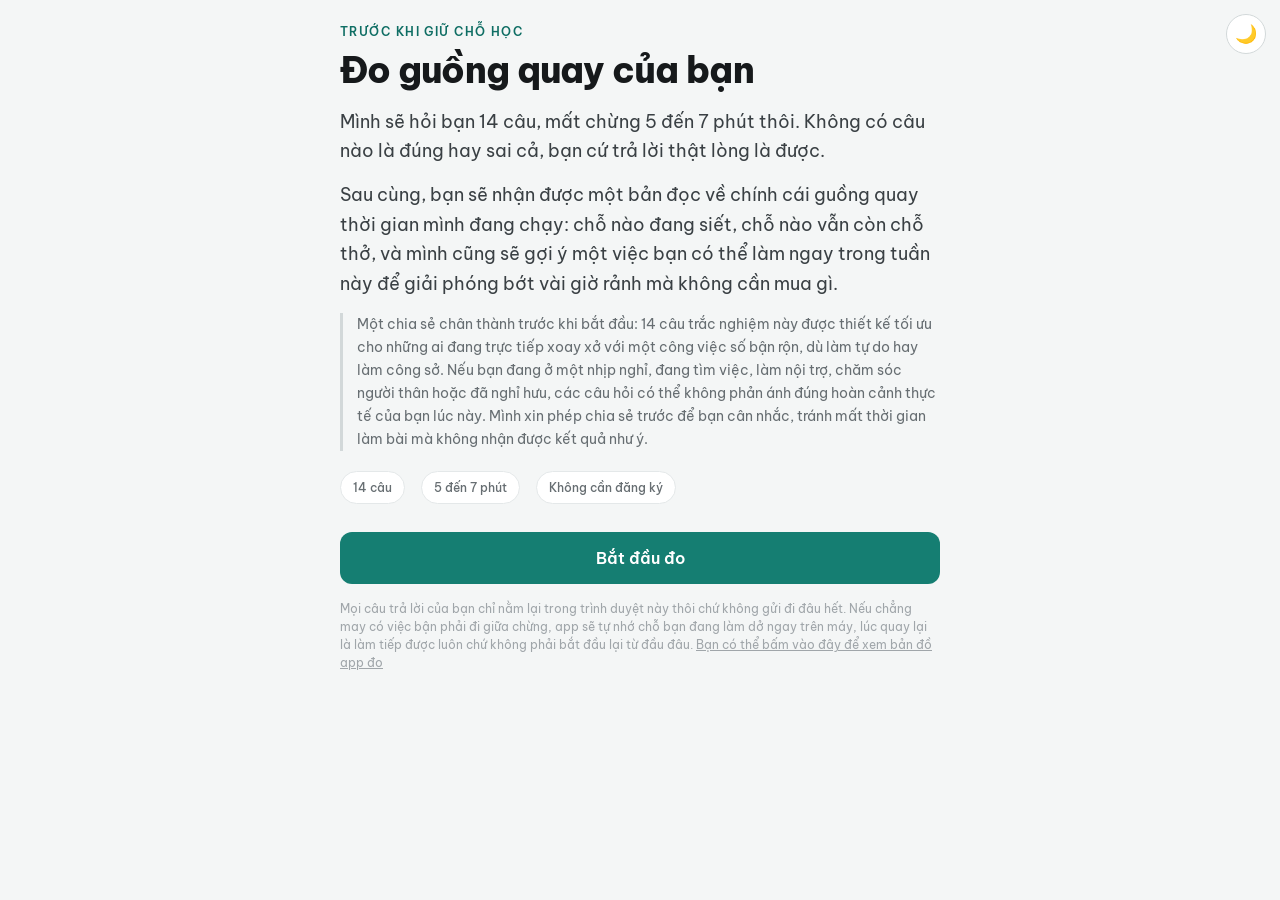
==== commit c36c66ab: "Soat va vet lai giong: 6 cho van dung dong tu 'van hanh/bam vao' gan cho con nguoi (2 tren trang ban" ====
--- a/do-guong-quay/index.html
+++ b/do-guong-quay/index.html
@@ -541,7 +541,7 @@
     <h1>Đo guồng quay của bạn</h1>
     <p class="lead">Mình sẽ hỏi bạn 14 câu, mất chừng 5 đến 7 phút thôi. Không có câu nào là đúng hay sai cả, bạn cứ trả lời thật lòng là được.</p>
     <p class="lead">Sau cùng, bạn sẽ nhận được một bản đọc về chính cái guồng quay thời gian mình đang chạy: chỗ nào đang siết, chỗ nào vẫn còn chỗ thở, và mình cũng sẽ gợi ý một việc bạn có thể làm ngay trong tuần này để giải phóng bớt vài giờ rảnh mà không cần mua gì.</p>
-    <p class="scope-note">Một chia sẻ chân thành trước khi bắt đầu: 14 câu trắc nghiệm này được thiết kế tối ưu cho những ai đang trực tiếp vận hành một công việc số bận rộn, dù làm tự do hay làm công sở. Nếu bạn đang ở một nhịp nghỉ, đang tìm việc, làm nội trợ, chăm sóc người thân hoặc đã nghỉ hưu, các câu hỏi có thể không phản ánh đúng hoàn cảnh thực tế của bạn lúc này. Mình xin phép chia sẻ trước để bạn cân nhắc, tránh mất thời gian làm bài mà không nhận được kết quả như ý.</p>
+    <p class="scope-note">Một chia sẻ chân thành trước khi bắt đầu: 14 câu trắc nghiệm này được thiết kế tối ưu cho những ai đang trực tiếp xoay xở với một công việc số bận rộn, dù làm tự do hay làm công sở. Nếu bạn đang ở một nhịp nghỉ, đang tìm việc, làm nội trợ, chăm sóc người thân hoặc đã nghỉ hưu, các câu hỏi có thể không phản ánh đúng hoàn cảnh thực tế của bạn lúc này. Mình xin phép chia sẻ trước để bạn cân nhắc, tránh mất thời gian làm bài mà không nhận được kết quả như ý.</p>
     <div class="meta-row">
       <span class="meta-pill">14 câu</span>
       <span class="meta-pill">5 đến 7 phút</span>
@@ -805,8 +805,8 @@
   // Đoạn diễn giải khi một trục là CAO NHẤT của người trả lời.
   narrativeHigh: {
     T1: "Guồng việc của bạn đang siết rất căng. Những việc lặp đi lặp lại đang ăn mòn khoảng thời gian lẽ ra dành cho chuyên môn thực tế, khiến bạn phải trả giá bằng những buổi tối muộn mệt mỏi. Đây là chỗ đau rõ ràng nhất, cũng là nơi cần được tháo gỡ sớm nhất.",
-    T2: "Bạn nắm chuyên môn và công việc của mình rất chắc chắn. Bạn biết rõ đầu ra cần gì, có phương pháp riêng và ước lượng thời gian chuẩn xác. Đây là nền tảng cực tốt để một hệ thống AI bám vào hoạt động hiệu quả chứ không phải xây lại từ đầu.",
-    T3: "Tư duy hệ thống của bạn đang vận hành rất ổn. Bạn bẻ nhỏ được vấn đề, đóng gói được quy trình và tự đưa ra quyết định khi cần thiết. Kiểu tư duy này giúp bạn cực kỳ dễ dàng làm quen và làm chủ các công cụ công nghệ mới.",
+    T2: "Bạn nắm chuyên môn và công việc của mình rất chắc chắn. Bạn biết rõ đầu ra cần gì, có phương pháp riêng và ước lượng thời gian chuẩn xác. Đây là nền tảng cực tốt để bạn đưa AI vào trợ lực hiệu quả chứ không phải xây lại từ đầu.",
+    T3: "Tư duy hệ thống của bạn đang rất vững vàng. Bạn bẻ nhỏ được vấn đề, đóng gói được quy trình và tự đưa ra quyết định khi cần thiết. Kiểu tư duy này giúp bạn cực kỳ dễ dàng làm quen và làm chủ các công cụ công nghệ mới.",
     T4: "Bạn duy trì được nhịp vận động thể chất đều đặn hàng tuần. Đây là bằng chứng thực tế cho thấy bạn có khả năng nuôi dưỡng một thói quen dài hạn, điều mà rất nhiều người thất bại khi xây dựng hệ thống mới vì thiếu đi tính kiên trì.",
     T5: "Bạn vẫn liên tục học hỏi và nạp thêm kiến thức mới, không để đầu óc mình đứng yên một chỗ. Tinh thần chủ động này chính là lý do giúp một hệ thống làm việc mới có cơ hội bén rễ sâu sắc thay vì bị bỏ xó sau vài tuần thử nghiệm."
   },
@@ -814,7 +814,7 @@
   narrativeLow: {
     T1: "Ngày làm việc của bạn hiện tại vẫn còn những khoảng thở tự nhiên. Guồng quay chưa siết đến mức bạn cần một hệ thống lớn để giải phóng sức lao động. Đây không phải điểm yếu, chỉ là chưa đến lúc bạn cần phải can thiệp thôi.",
     T2: "Có thể bạn chưa quen gọi tên rõ ràng đầu ra của từng đầu việc, hoặc phương pháp làm việc riêng vẫn còn mờ nhạt. Đây là điểm nên làm rõ trước khi giao việc cho bất kỳ hệ thống nào, kể cả AI, bởi vì máy móc chỉ nhân bản được những gì đã có khuôn mẫu sẵn.",
-    T3: "Tư duy sắp xếp và hệ thống của bạn có thể vẫn đang trong quá trình định hình. Tài liệu chưa ngăn nắp, việc mới phát sinh còn hay bị trì hoãn. Không sao cả, nhiều khi do việc dồn dập quá nhanh chứ không phải do bạn thiếu ngăn nắp. Chỉ là một hệ thống mới sẽ cần một điểm tựa vững vàng hơn để vận hành êm ái.",
+    T3: "Tư duy sắp xếp và hệ thống của bạn có thể vẫn đang trong quá trình định hình. Tài liệu chưa ngăn nắp, việc mới phát sinh còn hay bị trì hoãn. Không sao cả, nhiều khi do việc dồn dập quá nhanh chứ không phải do bạn thiếu ngăn nắp. Chỉ là một guồng việc mới sẽ cần một điểm tựa vững vàng hơn để chạy thật êm.",
     T4: "Nhịp vận động của bạn đang phải tạm gác lại. Có thể do quỹ thời gian và tâm trí của bạn đang phải dồn hết để gánh vác những trách nhiệm lớn lao khác trong cuộc sống, hoàn toàn không phải vì bạn thiếu kỷ luật. Khi nào cuộc sống có lại những khoảng thở, đây sẽ là thói quen giúp bạn tái tạo năng lượng tốt nhất.",
     T5: "Đã lâu rồi bạn chưa có thời gian đọc trọn vẹn một cuốn sách hay học một kỹ năng mới. Điều này rất bình thường khi tâm trí bạn đang phải ưu tiên cho những việc cấp bách trước mắt, không phải do bạn lười biếng. Khi guồng việc được tháo gỡ bớt, bạn sẽ tự khắc có lại không gian để nạp thêm những điều mới mẻ."
   },
@@ -831,7 +831,7 @@
   doors: {
     A: {
       label: "Cửa A · Khóa 8 buổi (15.000.000đ)",
-      quote: "Guồng quay công việc của bạn rất khớp với những gì lớp học này giải quyết, bản thân bạn cũng đã có nền tảng tốt để vận hành hệ thống mới. Mình mời bạn giữ chỗ trong lớp học tới.",
+      quote: "Guồng quay công việc của bạn rất khớp với những gì lớp học này giải quyết, bản thân bạn cũng đã có nền tảng tốt để làm chủ guồng việc mới. Mình mời bạn giữ chỗ trong lớp học tới.",
       note: "Bản đo này chỉ giúp mở cánh cửa phù hợp, vị trí chính thức trong lớp sẽ được xác nhận qua một cuộc trò chuyện ngắn khoảng 15 phút với mình.",
       ctaLabel: "Giữ một chỗ học",
       ctaHref: "https://aimentoringlch.netlify.app/#hoc-phi"
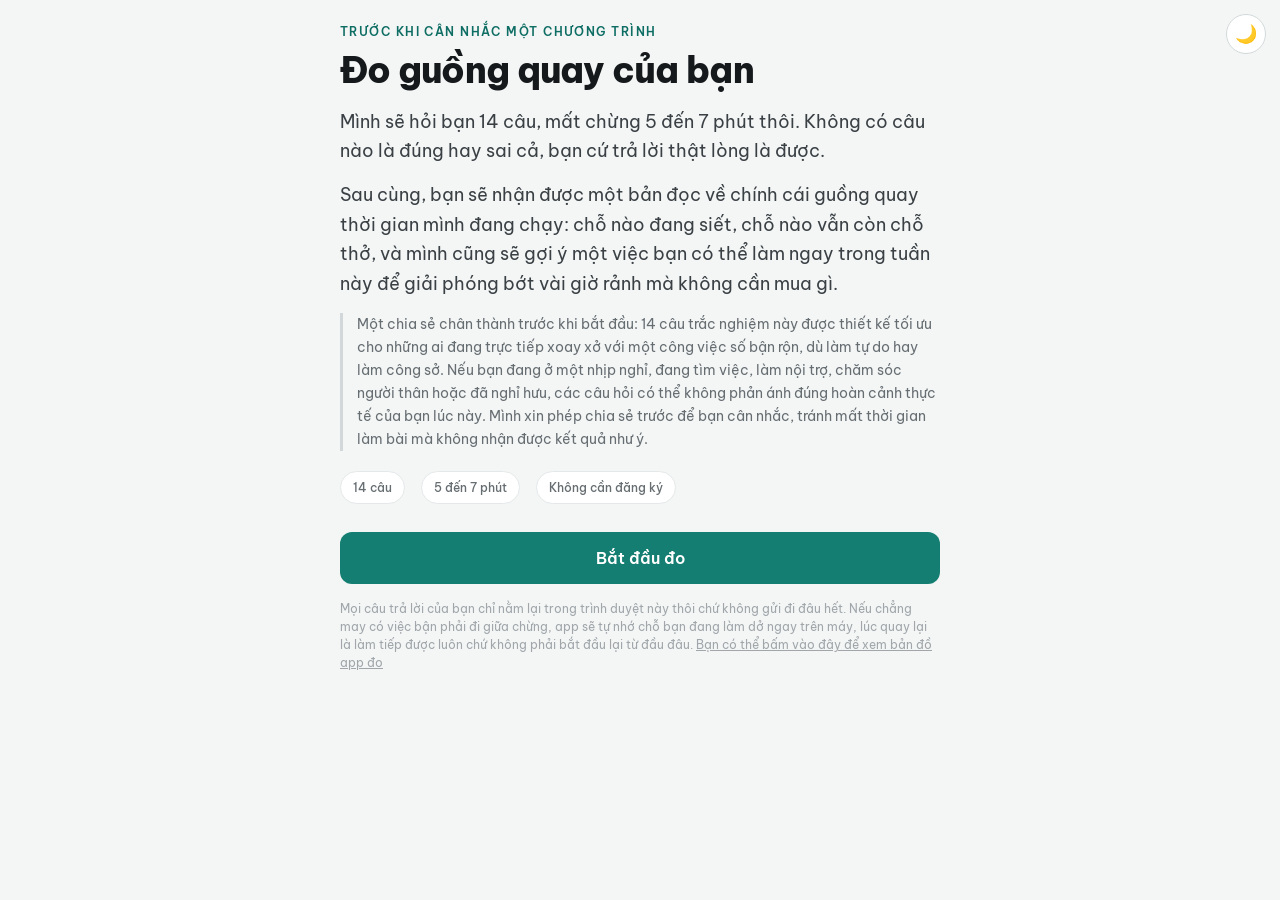
==== commit b380cc56: "Close intake language across public routes" ====
--- a/do-guong-quay/index.html
+++ b/do-guong-quay/index.html
@@ -19,9 +19,7 @@
 <meta name="twitter:description" content="14 câu, chừng năm tới bảy phút, đo guồng quay công việc của chính bạn." />
 <meta name="twitter:image" content="https://aimentoringlch.netlify.app/assets/og-mua-lai-thoi-gian.jpg" />
 <link rel="icon" href="../assets/podcast/mark.png" />
-<link rel="preconnect" href="https://fonts.googleapis.com" />
-<link rel="preconnect" href="https://fonts.gstatic.com" crossorigin />
-<link href="https://fonts.googleapis.com/css2?family=Be+Vietnam+Pro:ital,wght@0,300;0,400;0,500;0,600;0,700;0,800;1,400&display=swap" rel="stylesheet" />
+<link rel="stylesheet" href="../assets/fonts/fonts.css" />
 <style>
 /* ============================================================================
    LCH Design System, token con tuy chinh cho app sang loc. Nguon that:
@@ -537,7 +535,7 @@
 
   <!-- ============ MÀN 1: CHÀO ============ -->
   <section class="screen active" id="screen-intro">
-    <div class="eyebrow">Trước khi giữ chỗ học</div>
+    <div class="eyebrow">Trước khi cân nhắc một chương trình</div>
     <h1>Đo guồng quay của bạn</h1>
     <p class="lead">Mình sẽ hỏi bạn 14 câu, mất chừng 5 đến 7 phút thôi. Không có câu nào là đúng hay sai cả, bạn cứ trả lời thật lòng là được.</p>
     <p class="lead">Sau cùng, bạn sẽ nhận được một bản đọc về chính cái guồng quay thời gian mình đang chạy: chỗ nào đang siết, chỗ nào vẫn còn chỗ thở, và mình cũng sẽ gợi ý một việc bạn có thể làm ngay trong tuần này để giải phóng bớt vài giờ rảnh mà không cần mua gì.</p>
@@ -831,16 +829,16 @@
   doors: {
     A: {
       label: "Cửa A · Khóa 8 buổi (15.000.000đ)",
-      quote: "Guồng quay công việc của bạn rất khớp với những gì lớp học này giải quyết, bản thân bạn cũng đã có nền tảng tốt để làm chủ guồng việc mới. Mình mời bạn giữ chỗ trong lớp học tới.",
-      note: "Bản đo này chỉ giúp mở cánh cửa phù hợp, vị trí chính thức trong lớp sẽ được xác nhận qua một cuộc trò chuyện ngắn khoảng 15 phút với mình.",
-      ctaLabel: "Giữ một chỗ học",
+      quote: "Guồng quay công việc của bạn khá khớp với những gì Bắt Nhịp được thiết kế để giải quyết. Pilot hiện tạm đóng danh sách chờ và chưa nhận thanh toán.",
+      note: "Bản đo này chỉ giúp bạn nhận diện độ phù hợp, không tạo ra đăng ký hay giữ chỗ. Khi pilot mở lại, điều khoản và quyền riêng tư sẽ được đưa ra trước khi bạn tự quyết.",
+      ctaLabel: "Xem trạng thái pilot",
       ctaHref: "https://aimentoringlch.netlify.app/#hoc-phi"
     },
     B: {
       label: "Cửa B · Buổi tư vấn 1 kèm 1 kéo dài 3 giờ (1.500.000đ)",
       quote: "Bạn đang thực sự quá tải, nhưng có lẽ chưa phải lúc để xây một hệ thống lớn. Bạn xứng đáng được tháo gỡ ngay một đầu việc cụ thể. Trong buổi 1 kèm 1 kéo dài 3 giờ này, mình và bạn sẽ cùng ngồi lại để cắt phăng việc nặng nề nhất.",
-      note: "Trang thông tin riêng cho buổi 1 kèm 1 này chưa dựng xong, bạn có thể nhắn tin trực tiếp cho mình để giữ chỗ trước.",
-      ctaLabel: "Nhắn Zalo giữ chỗ 1 kèm 1",
+      note: "Trang thông tin riêng cho dịch vụ này chưa hoàn thiện. Nếu cần trao đổi chung, chỉ gửi tên và cách liên hệ; không gửi dữ liệu nhạy cảm, tài liệu công việc hoặc dữ liệu của người khác.",
+      ctaLabel: "Liên hệ chung qua Zalo",
       ctaHref: "https://zalo.me/0906300191"
     },
     C: {
--- a/assets/fonts/fonts.css
+++ b/assets/fonts/fonts.css
@@ -0,0 +1,15 @@
+/* Self-hosted Be Vietnam Pro and JetBrains Mono.
+ * Source: Google Fonts repositories. Licenses are stored beside these files. */
+
+@font-face { font-family:'Be Vietnam Pro'; font-style:normal; font-weight:300; font-display:swap; src:url('./be-vietnam-pro-300.ttf') format('truetype'); }
+@font-face { font-family:'Be Vietnam Pro'; font-style:normal; font-weight:400; font-display:swap; src:url('./be-vietnam-pro-400.ttf') format('truetype'); }
+@font-face { font-family:'Be Vietnam Pro'; font-style:normal; font-weight:500; font-display:swap; src:url('./be-vietnam-pro-500.ttf') format('truetype'); }
+@font-face { font-family:'Be Vietnam Pro'; font-style:normal; font-weight:600; font-display:swap; src:url('./be-vietnam-pro-600.ttf') format('truetype'); }
+@font-face { font-family:'Be Vietnam Pro'; font-style:normal; font-weight:700; font-display:swap; src:url('./be-vietnam-pro-700.ttf') format('truetype'); }
+@font-face { font-family:'Be Vietnam Pro'; font-style:normal; font-weight:800; font-display:swap; src:url('./be-vietnam-pro-800.ttf') format('truetype'); }
+@font-face { font-family:'Be Vietnam Pro'; font-style:italic; font-weight:400; font-display:swap; src:url('./be-vietnam-pro-400-italic.ttf') format('truetype'); }
+@font-face { font-family:'Be Vietnam Pro'; font-style:italic; font-weight:600; font-display:swap; src:url('./be-vietnam-pro-600-italic.ttf') format('truetype'); }
+@font-face { font-family:'JetBrains Mono'; font-style:normal; font-weight:400; font-display:swap; src:url('./jetbrains-mono-400.ttf') format('truetype'); }
+@font-face { font-family:'JetBrains Mono'; font-style:normal; font-weight:500; font-display:swap; src:url('./jetbrains-mono-500.ttf') format('truetype'); }
+@font-face { font-family:'JetBrains Mono'; font-style:normal; font-weight:600; font-display:swap; src:url('./jetbrains-mono-600.ttf') format('truetype'); }
+@font-face { font-family:'JetBrains Mono'; font-style:normal; font-weight:700; font-display:swap; src:url('./jetbrains-mono-700.ttf') format('truetype'); }
